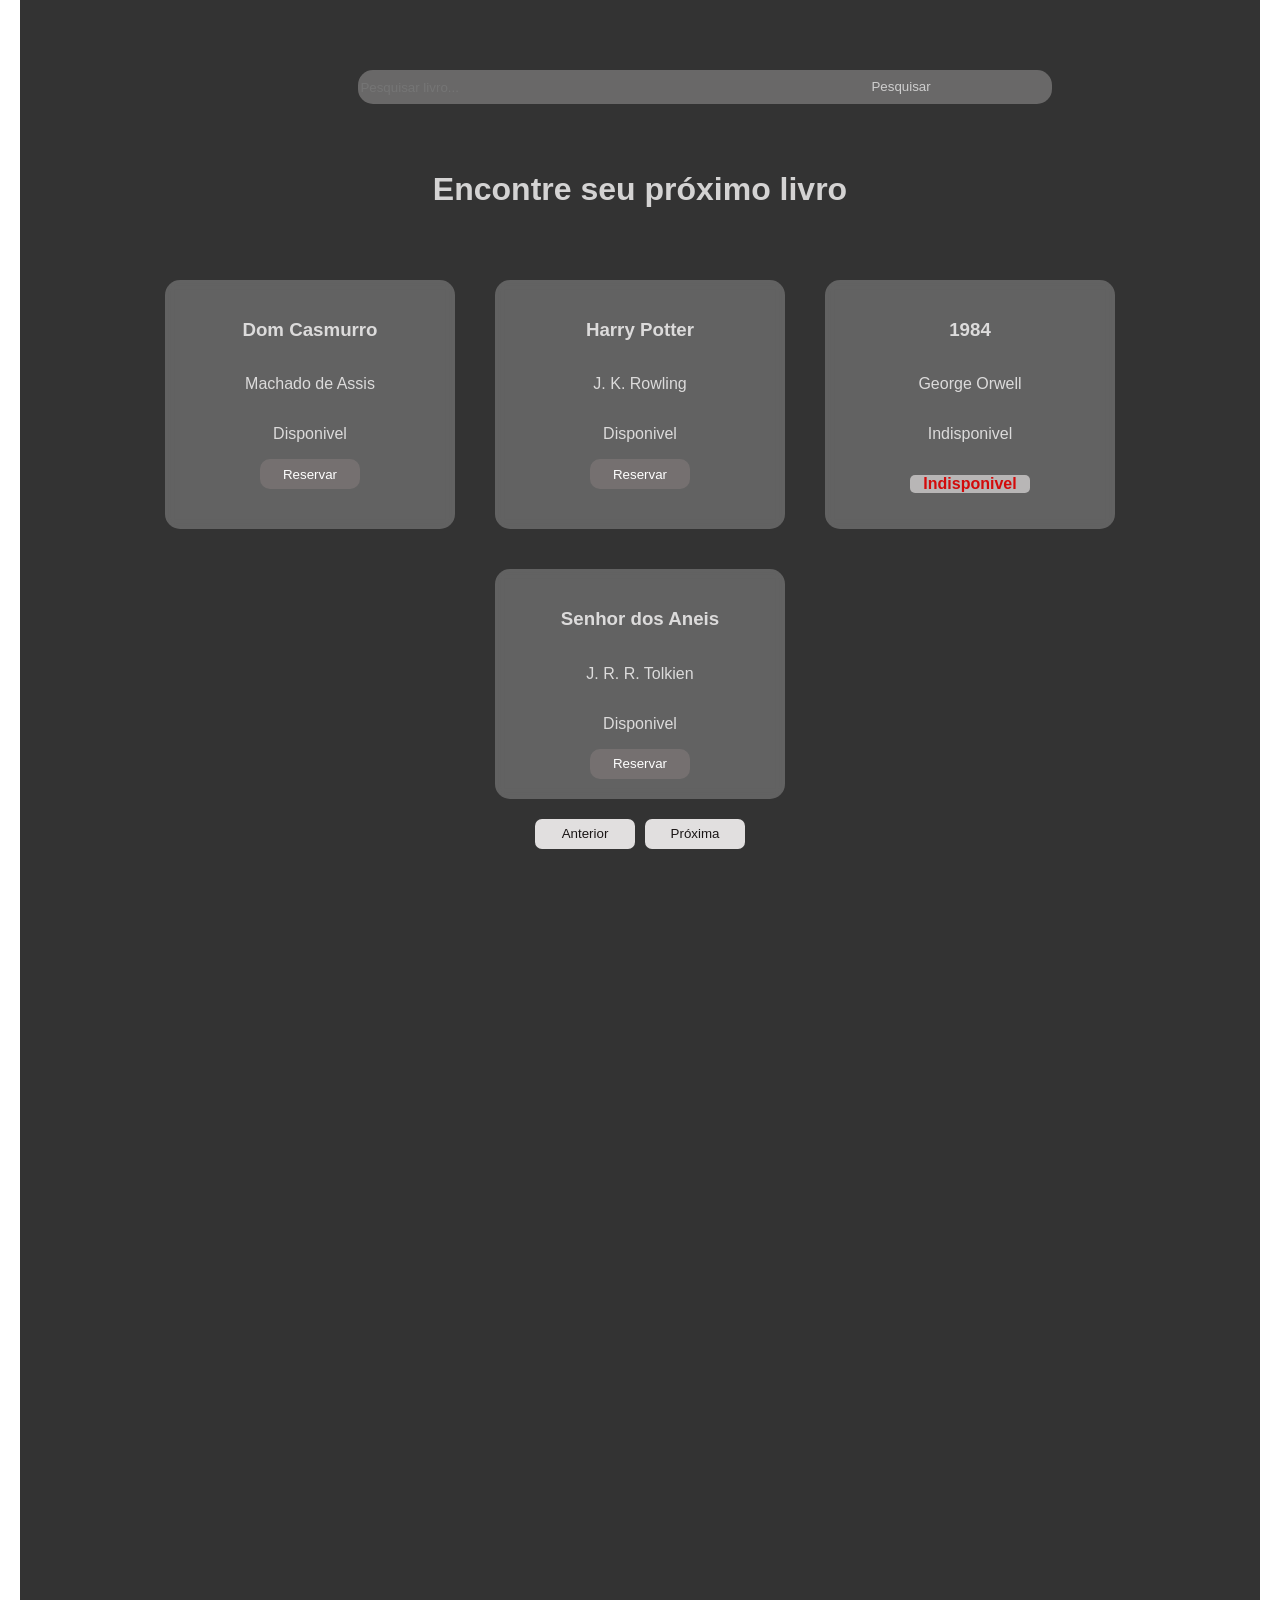
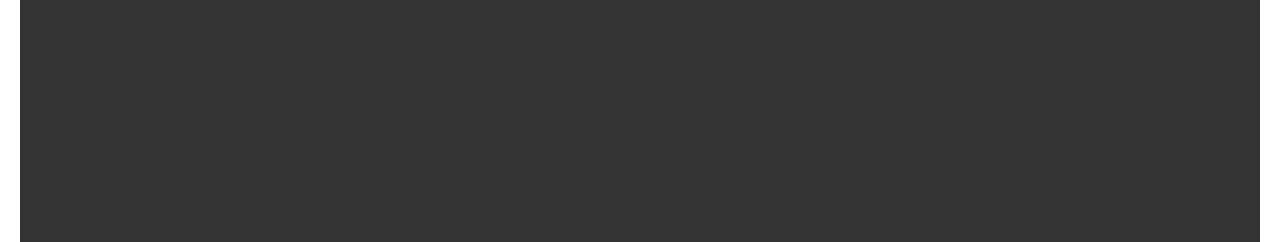
==== Models/acervo.html @ 3f988c7c "primeiro commit" ====
<!DOCTYPE html>
<html lang="pt-br">
<head>
    <meta charset="UTF-8">
    <meta name="viewport" content="width=device-width, initial-scale=1.0">
    <link rel="stylesheet" href="../Styles/style_acervo.css">
    <link rel="stylesheet" href="../Styles/style_principal.css">
    <title>Acervo</title>
</head>
<body>
    
    <div class="overlay">  
    <div class="search-box">

    <input
        type="text"
        id="busca"
        placeholder="Pesquisar livro..."
    >

    <button onclick="buscarLivros()">
        Pesquisar
    </button>

</div>
<div class="acervo">
    <h1>Encontre seu próximo livro</h1>
<div id="lista-livros"></div>

<div class="paginacao">
<button  onclick="paginaAnterior()">
    Anterior
</button>

<button onclick="proximaPagina()">
    Próxima
</button>
</div>
</div>

</div>



<script src="../Scripts/storage.js"></script>
<script src="../Scripts/acervo.js"></script>


</body>
</html>
---- Styles/style_acervo.css ----
.acervo{
    display: flex;
    flex-direction: column;
}


#lista-livros{
    display: flex;
    text-align: center;
    flex-wrap: wrap;
    justify-content: center;
    gap: 40px;

    
}

.livro{
    display: flex;
    flex-direction: column;
    align-items: center;
    backdrop-filter: blur(5px);
    width: 250px;
    padding: 20px;
    background: #ffffff3b;
    border-radius: 15px;
    color: #f7f5f5d2;
    
}

.livro button{
    background-color: #7f7777b2;
    color: #fff;
    border: none;
    border-radius: 10px;
    width: 100px;
    height: 30px;
}

.livro button:hover{
    background-color: #847d7d;
    cursor: pointer;
    transition: 0.3s;
}

.paginacao {
    display: flex;
    justify-content: center;
    gap: 10px;
    margin-top: 20px;

}

.paginacao button {
    background-color: #f9f6f6e1;
    color: #191515;
    border: 15px;
    border-radius: 7px;
    width: 100px;
    height: 30px;
}

.paginacao button:hover {
    background-color: #787777;
    cursor: pointer;
    transition: 0.3s;
}

#ind{
    background-color: #f9f7f790;
    border-radius: 5px;
    width: 120px;
    color: #d40404f6;
    font-weight: bold;
}

.acervo h1{
    color: #f7f5f5d2;
    display: flex;
    justify-content: center;
    padding-bottom: 50px;
}
---- Styles/style_principal.css ----
body {
    font-family: Arial, sans-serif;
    background-image: url('../Resources/Gemini_Generated_Image_siiffmsiiffmsiif.png');
    margin: 0;
    padding: 0 20px 20px ;
    max-width: 100%;
    max-height: 100%;

    height: 10vh;
}


.overlay{
  width: 100%;
  height: 188vh;

  background: rgba(0, 0, 0, 0.801);

  display: flex;
  flex-direction: column;

  padding-top: 150px;
  align-items: center;

  color: white;

  text-align: center;
}

.search-box input{
   background-color: #cbc8c85b;
    color: #f5f2f2bc;
    width: 690px;
    height: 32px;
    border-radius: 15px;
    border: none;
    position: absolute;
    top: 70px;
    left: 28%;
}

.search-box button {
    background-color: #cbc8c800;
    color: #ffffffac;
    width: 87px;
    height: 21px;
    border: none;
    border-radius: 10px;
    position: absolute;
    top: 76px;
    left: 67%;
}

.search-box button:hover {
    background-color: #cbc8c83e;
    color: #d1ceced3;
    cursor: pointer;
    transition: 0.3s;
}
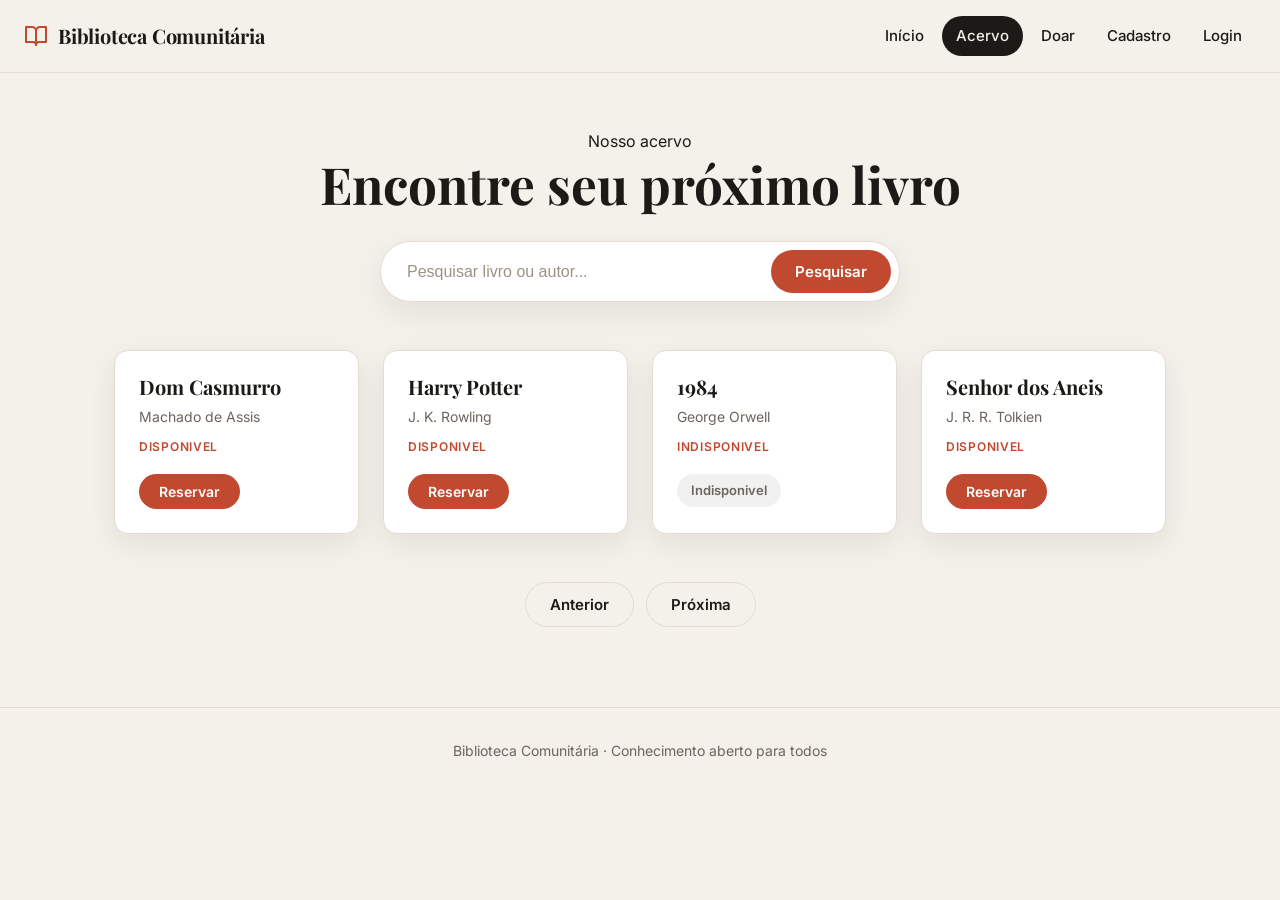
==== commit afb0bd33: "feat: enhance Doacao page with navbar and footer; update Home page title Co-authored-by: Leonardo Di" ====
--- a/Models/acervo.html
+++ b/Models/acervo.html
@@ -3,48 +3,53 @@
 <head>
     <meta charset="UTF-8">
     <meta name="viewport" content="width=device-width, initial-scale=1.0">
+    <link rel="stylesheet" href="../Styles/style_principal.css">
     <link rel="stylesheet" href="../Styles/style_acervo.css">
-    <link rel="stylesheet" href="../Styles/style_principal.css">
-    <title>Acervo</title>
+    <title>Acervo | Biblioteca Comunitária</title>
 </head>
 <body>
-    
-    <div class="overlay">  
-    <div class="search-box">
 
-    <input
-        type="text"
-        id="busca"
-        placeholder="Pesquisar livro..."
-    >
+    <!-- NAVBAR -->
+    <nav class="navbar">
+        <a class="brand" href="Home.html">
+            <svg viewBox="0 0 24 24" fill="none" stroke="currentColor" stroke-width="2" stroke-linecap="round" stroke-linejoin="round" aria-hidden="true">
+                <path d="M2 3h6a4 4 0 0 1 4 4v14a3 3 0 0 0-3-3H2z"></path>
+                <path d="M22 3h-6a4 4 0 0 0-4 4v14a3 3 0 0 1 3-3h7z"></path>
+            </svg>
+            Biblioteca Comunitária
+        </a>
+        <ul class="nav-links">
+            <li><a href="Home.html">Início</a></li>
+            <li><a href="acervo.html" class="active">Acervo</a></li>
+            <li><a href="Doacao.html">Doar</a></li>
+            <li><a href="cadastro.html">Cadastro</a></li>
+            <li><a href="login.html">Login</a></li>
+        </ul>
+    </nav>
 
-    <button onclick="buscarLivros()">
-        Pesquisar
-    </button>
+    <main class="container acervo">
+        <header class="acervo-header">
+            <span class="eyebrow">Nosso acervo</span>
+            <h1>Encontre seu próximo livro</h1>
+            <div class="search-box">
+                <input type="text" id="busca" placeholder="Pesquisar livro ou autor...">
+                <button class="btn" onclick="buscarLivros()">Pesquisar</button>
+            </div>
+        </header>
 
-</div>
-<div class="acervo">
-    <h1>Encontre seu próximo livro</h1>
-<div id="lista-livros"></div>
+        <div id="lista-livros"></div>
 
-<div class="paginacao">
-<button  onclick="paginaAnterior()">
-    Anterior
-</button>
+        <div class="paginacao">
+            <button class="btn btn-outline" onclick="paginaAnterior()">Anterior</button>
+            <button class="btn btn-outline" onclick="proximaPagina()">Próxima</button>
+        </div>
+    </main>
 
-<button onclick="proximaPagina()">
-    Próxima
-</button>
-</div>
-</div>
+    <footer class="site-footer">
+        Biblioteca Comunitária &middot; Conhecimento aberto para todos
+    </footer>
 
-</div>
-
-
-
-<script src="../Scripts/storage.js"></script>
-<script src="../Scripts/acervo.js"></script>
-
-
+    <script src="../Scripts/storage.js"></script>
+    <script src="../Scripts/acervo.js"></script>
 </body>
-</html>+</html>
--- a/Styles/style_principal.css
+++ b/Styles/style_principal.css
@@ -1,61 +1,192 @@
-body {
-    font-family: Arial, sans-serif;
-    background-image: url('../Resources/Gemini_Generated_Image_siiffmsiiffmsiif.png');
-    margin: 0;
-    padding: 0 20px 20px ;
-    max-width: 100%;
-    max-height: 100%;
+/* =========================================================
+   TEMA COMPARTILHADO - Biblioteca Comunitária
+   Estética editorial: papel/creme, tinta escura, acento terracota
+   ========================================================= */
 
-    height: 10vh;
+@import url('https://fonts.googleapis.com/css2?family=Inter:wght@400;500;600&family=Playfair+Display:wght@500;600;700&display=swap');
+
+:root {
+    --bg: #f4f1ea;
+    --surface: #ffffff;
+    --surface-soft: #faf8f3;
+    --ink: #1c1a17;
+    --muted: #6b655c;
+    --accent: #c0492f;
+    --accent-dark: #9c3823;
+    --border: #e3ddd0;
+    --radius: 14px;
+    --shadow: 0 10px 30px rgba(28, 26, 23, 0.08);
+    --serif: 'Playfair Display', Georgia, serif;
+    --sans: 'Inter', Arial, sans-serif;
 }
 
-
-.overlay{
-  width: 100%;
-  height: 188vh;
-
-  background: rgba(0, 0, 0, 0.801);
-
-  display: flex;
-  flex-direction: column;
-
-  padding-top: 150px;
-  align-items: center;
-
-  color: white;
-
-  text-align: center;
+* {
+    box-sizing: border-box;
 }
 
-.search-box input{
-   background-color: #cbc8c85b;
-    color: #f5f2f2bc;
-    width: 690px;
-    height: 32px;
-    border-radius: 15px;
-    border: none;
-    position: absolute;
-    top: 70px;
-    left: 28%;
+html {
+    background: var(--bg);
 }
 
-.search-box button {
-    background-color: #cbc8c800;
-    color: #ffffffac;
-    width: 87px;
-    height: 21px;
-    border: none;
-    border-radius: 10px;
-    position: absolute;
-    top: 76px;
-    left: 67%;
+body {
+    margin: 0;
+    padding: 0;
+    font-family: var(--sans);
+    background: var(--bg);
+    color: var(--ink);
+    line-height: 1.6;
+    min-height: 100vh;
 }
 
-.search-box button:hover {
-    background-color: #cbc8c83e;
-    color: #d1ceced3;
-    cursor: pointer;
-    transition: 0.3s;
+h1, h2, h3 {
+    font-family: var(--serif);
+    color: var(--ink);
+    line-height: 1.15;
+    margin: 0 0 0.5em;
+    text-wrap: balance;
 }
 
+p {
+    color: var(--muted);
+    text-wrap: pretty;
+}
 
+a {
+    color: var(--accent);
+    text-decoration: none;
+}
+
+/* ===================== NAVBAR ===================== */
+.navbar {
+    position: sticky;
+    top: 0;
+    z-index: 50;
+    display: flex;
+    align-items: center;
+    justify-content: space-between;
+    gap: 16px;
+    padding: 16px 24px;
+    background: rgba(244, 241, 234, 0.85);
+    backdrop-filter: blur(10px);
+    border-bottom: 1px solid var(--border);
+}
+
+.navbar .brand {
+    display: flex;
+    align-items: center;
+    gap: 10px;
+    font-family: var(--serif);
+    font-size: 20px;
+    font-weight: 700;
+    color: var(--ink);
+    letter-spacing: -0.01em;
+}
+
+.navbar .brand svg {
+    width: 24px;
+    height: 24px;
+    color: var(--accent);
+}
+
+.nav-links {
+    display: flex;
+    align-items: center;
+    gap: 4px;
+    list-style: none;
+    margin: 0;
+    padding: 0;
+    flex-wrap: wrap;
+    justify-content: flex-end;
+}
+
+.nav-links a {
+    display: inline-block;
+    padding: 8px 14px;
+    border-radius: 999px;
+    color: var(--ink);
+    font-size: 15px;
+    font-weight: 500;
+    transition: background 0.2s, color 0.2s;
+}
+
+.nav-links a:hover {
+    background: rgba(192, 73, 47, 0.1);
+    color: var(--accent);
+}
+
+.nav-links a.active {
+    background: var(--ink);
+    color: var(--bg);
+}
+
+.nav-links a.active:hover {
+    background: var(--ink);
+    color: var(--bg);
+}
+
+/* ===================== BOTÕES ===================== */
+.btn {
+    display: inline-flex;
+    align-items: center;
+    justify-content: center;
+    gap: 8px;
+    padding: 12px 24px;
+    border: none;
+    border-radius: 999px;
+    background: var(--accent);
+    color: #fff;
+    font-family: var(--sans);
+    font-size: 15px;
+    font-weight: 600;
+    cursor: pointer;
+    transition: background 0.2s, transform 0.1s;
+}
+
+.btn:hover {
+    background: var(--accent-dark);
+}
+
+.btn:active {
+    transform: translateY(1px);
+}
+
+.btn-outline {
+    background: transparent;
+    color: var(--ink);
+    border: 1px solid var(--border);
+}
+
+.btn-outline:hover {
+    background: var(--surface);
+    border-color: var(--ink);
+}
+
+/* ===================== LAYOUT ===================== */
+.container {
+    width: 100%;
+    max-width: 1100px;
+    margin: 0 auto;
+    padding: 0 24px;
+}
+
+.site-footer {
+    border-top: 1px solid var(--border);
+    margin-top: 80px;
+    padding: 32px 24px;
+    text-align: center;
+    color: var(--muted);
+    font-size: 14px;
+}
+
+/* ===================== RESPONSIVO ===================== */
+@media (max-width: 640px) {
+    .navbar {
+        flex-direction: column;
+        align-items: stretch;
+        text-align: center;
+    }
+
+    .nav-links {
+        justify-content: center;
+    }
+}
--- a/Styles/style_acervo.css
+++ b/Styles/style_acervo.css
@@ -1,82 +1,122 @@
+.acervo {
+    padding-top: 56px;
+}
 
-.acervo{
+.acervo-header {
+    text-align: center;
+    margin-bottom: 48px;
+}
+
+.acervo-header h1 {
+    font-size: clamp(2.2rem, 5vw, 3.2rem);
+    margin-bottom: 28px;
+}
+
+/* SEARCH (reaproveita visual do hero) */
+.acervo .search-box {
+    display: flex;
+    gap: 8px;
+    max-width: 520px;
+    margin: 0 auto;
+    background: var(--surface);
+    padding: 8px;
+    border: 1px solid var(--border);
+    border-radius: 999px;
+    box-shadow: var(--shadow);
+}
+
+.acervo .search-box input {
+    flex: 1;
+    border: none;
+    outline: none;
+    background: transparent;
+    padding: 10px 18px;
+    font-size: 16px;
+    color: var(--ink);
+}
+
+.acervo .search-box input::placeholder {
+    color: #9a9286;
+}
+
+/* GRID DE LIVROS */
+#lista-livros {
+    display: grid;
+    grid-template-columns: repeat(auto-fill, minmax(220px, 1fr));
+    gap: 24px;
+}
+
+#lista-livros > p {
+    grid-column: 1 / -1;
+    text-align: center;
+    color: var(--muted);
+    font-size: 17px;
+}
+
+.livro {
     display: flex;
     flex-direction: column;
+    gap: 8px;
+    padding: 24px;
+    background: var(--surface);
+    border: 1px solid var(--border);
+    border-radius: var(--radius);
+    box-shadow: var(--shadow);
 }
 
-
-#lista-livros{
-    display: flex;
-    text-align: center;
-    flex-wrap: wrap;
-    justify-content: center;
-    gap: 40px;
-
-    
+.livro h3 {
+    font-size: 20px;
+    margin: 0;
 }
 
-.livro{
-    display: flex;
-    flex-direction: column;
-    align-items: center;
-    backdrop-filter: blur(5px);
-    width: 250px;
-    padding: 20px;
-    background: #ffffff3b;
-    border-radius: 15px;
-    color: #f7f5f5d2;
-    
+.livro p {
+    margin: 0;
+    font-size: 14px;
+    color: var(--muted);
 }
 
-.livro button{
-    background-color: #7f7777b2;
-    color: #fff;
-    border: none;
-    border-radius: 10px;
-    width: 100px;
-    height: 30px;
+.livro p:nth-of-type(2) {
+    font-weight: 600;
+    color: var(--accent);
+    text-transform: uppercase;
+    letter-spacing: 0.06em;
+    font-size: 12px;
 }
 
-.livro button:hover{
-    background-color: #847d7d;
+.livro button {
+    margin-top: 10px;
+    align-self: flex-start;
+    padding: 9px 20px;
+    border: none;
+    border-radius: 999px;
+    background: var(--accent);
+    color: #fff;
+    font-family: var(--sans);
+    font-size: 14px;
+    font-weight: 600;
     cursor: pointer;
-    transition: 0.3s;
+    transition: background 0.2s;
 }
 
+.livro button:hover {
+    background: var(--accent-dark);
+}
+
+#ind {
+    margin-top: 10px;
+    align-self: flex-start;
+    padding: 6px 14px;
+    border-radius: 999px;
+    background: rgba(28, 26, 23, 0.06);
+    color: var(--muted);
+    font-weight: 600;
+    font-size: 13px;
+}
+
+/* PAGINAÇÃO */
 .paginacao {
     display: flex;
     justify-content: center;
-    gap: 10px;
-    margin-top: 20px;
-
+    gap: 12px;
+    margin-top: 48px;
 }
-
-.paginacao button {
-    background-color: #f9f6f6e1;
-    color: #191515;
-    border: 15px;
-    border-radius: 7px;
-    width: 100px;
-    height: 30px;
-}
-
-.paginacao button:hover {
-    background-color: #787777;
-    cursor: pointer;
-    transition: 0.3s;
-}
-
-#ind{
-    background-color: #f9f7f790;
-    border-radius: 5px;
-    width: 120px;
-    color: #d40404f6;
-    font-weight: bold;
-}
-
-.acervo h1{
-    color: #f7f5f5d2;
-    display: flex;
-    justify-content: center;
-    padding-bottom: 50px;
-}
